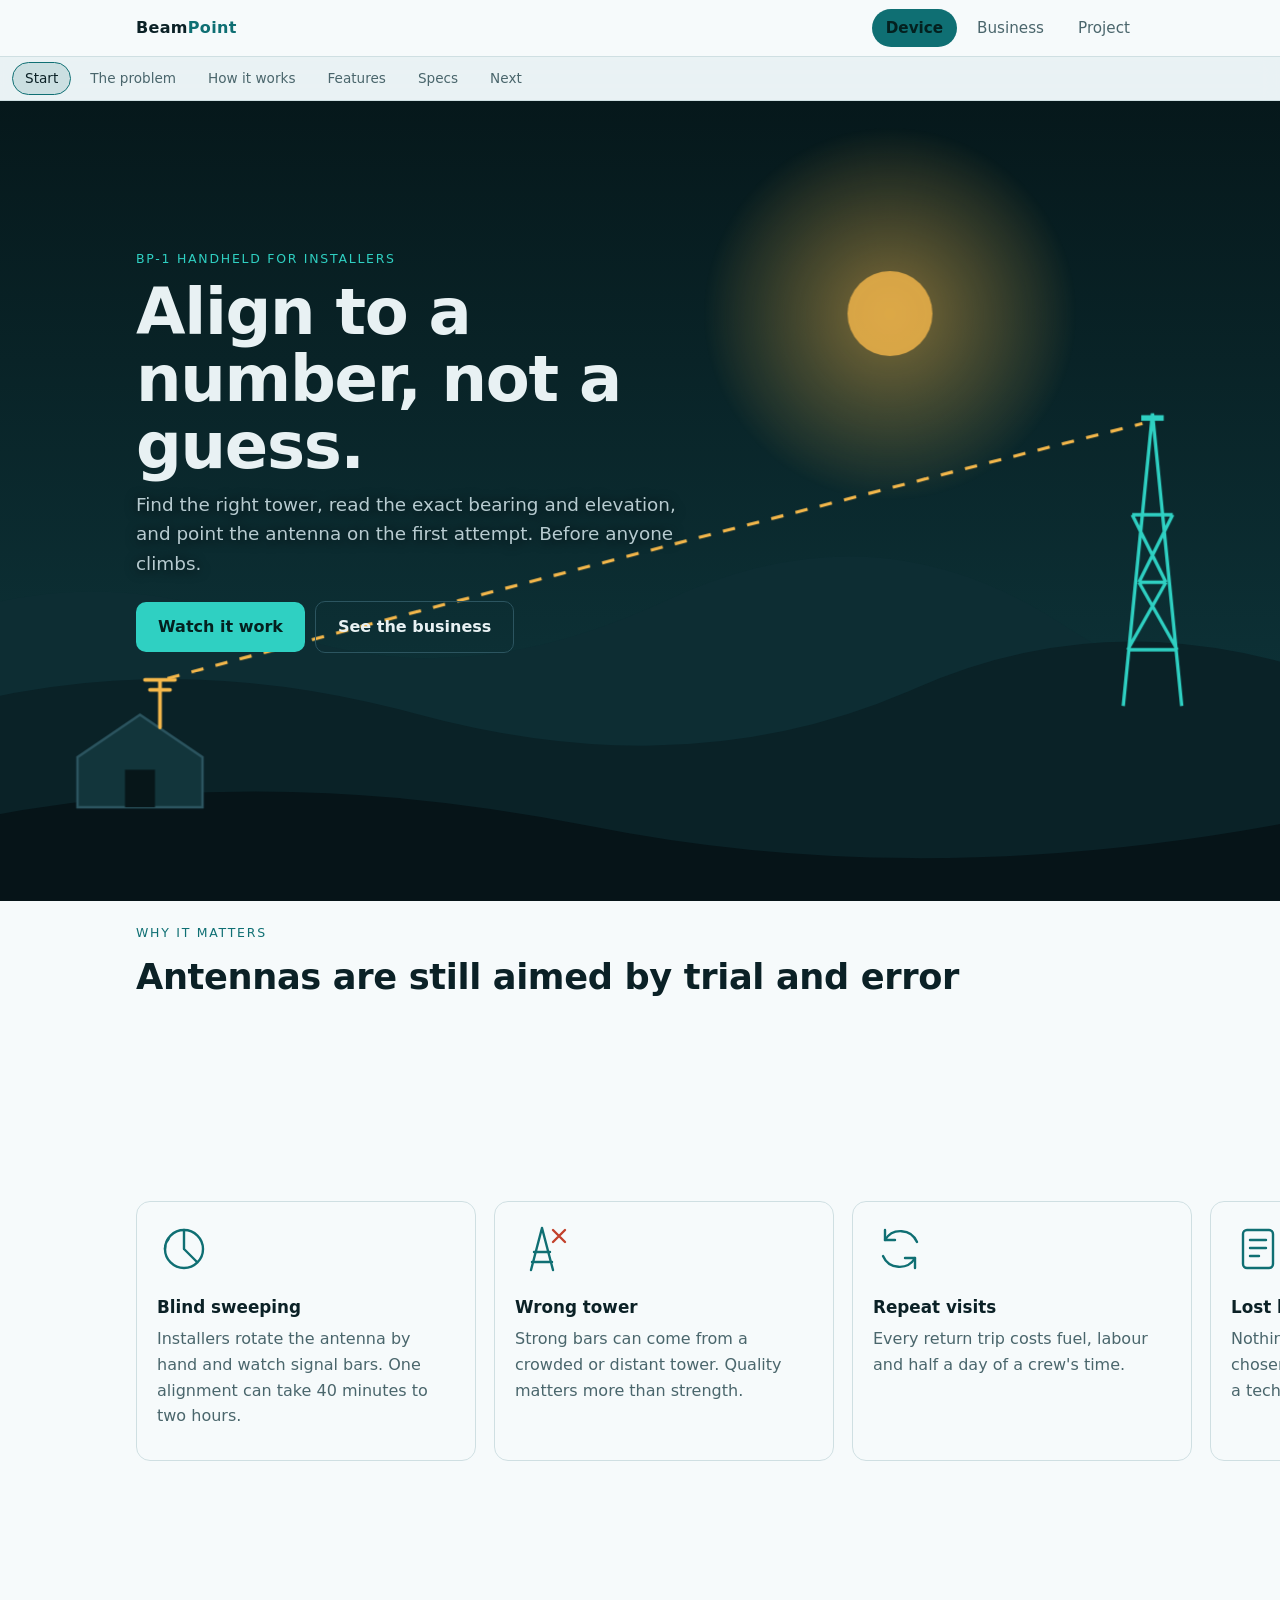
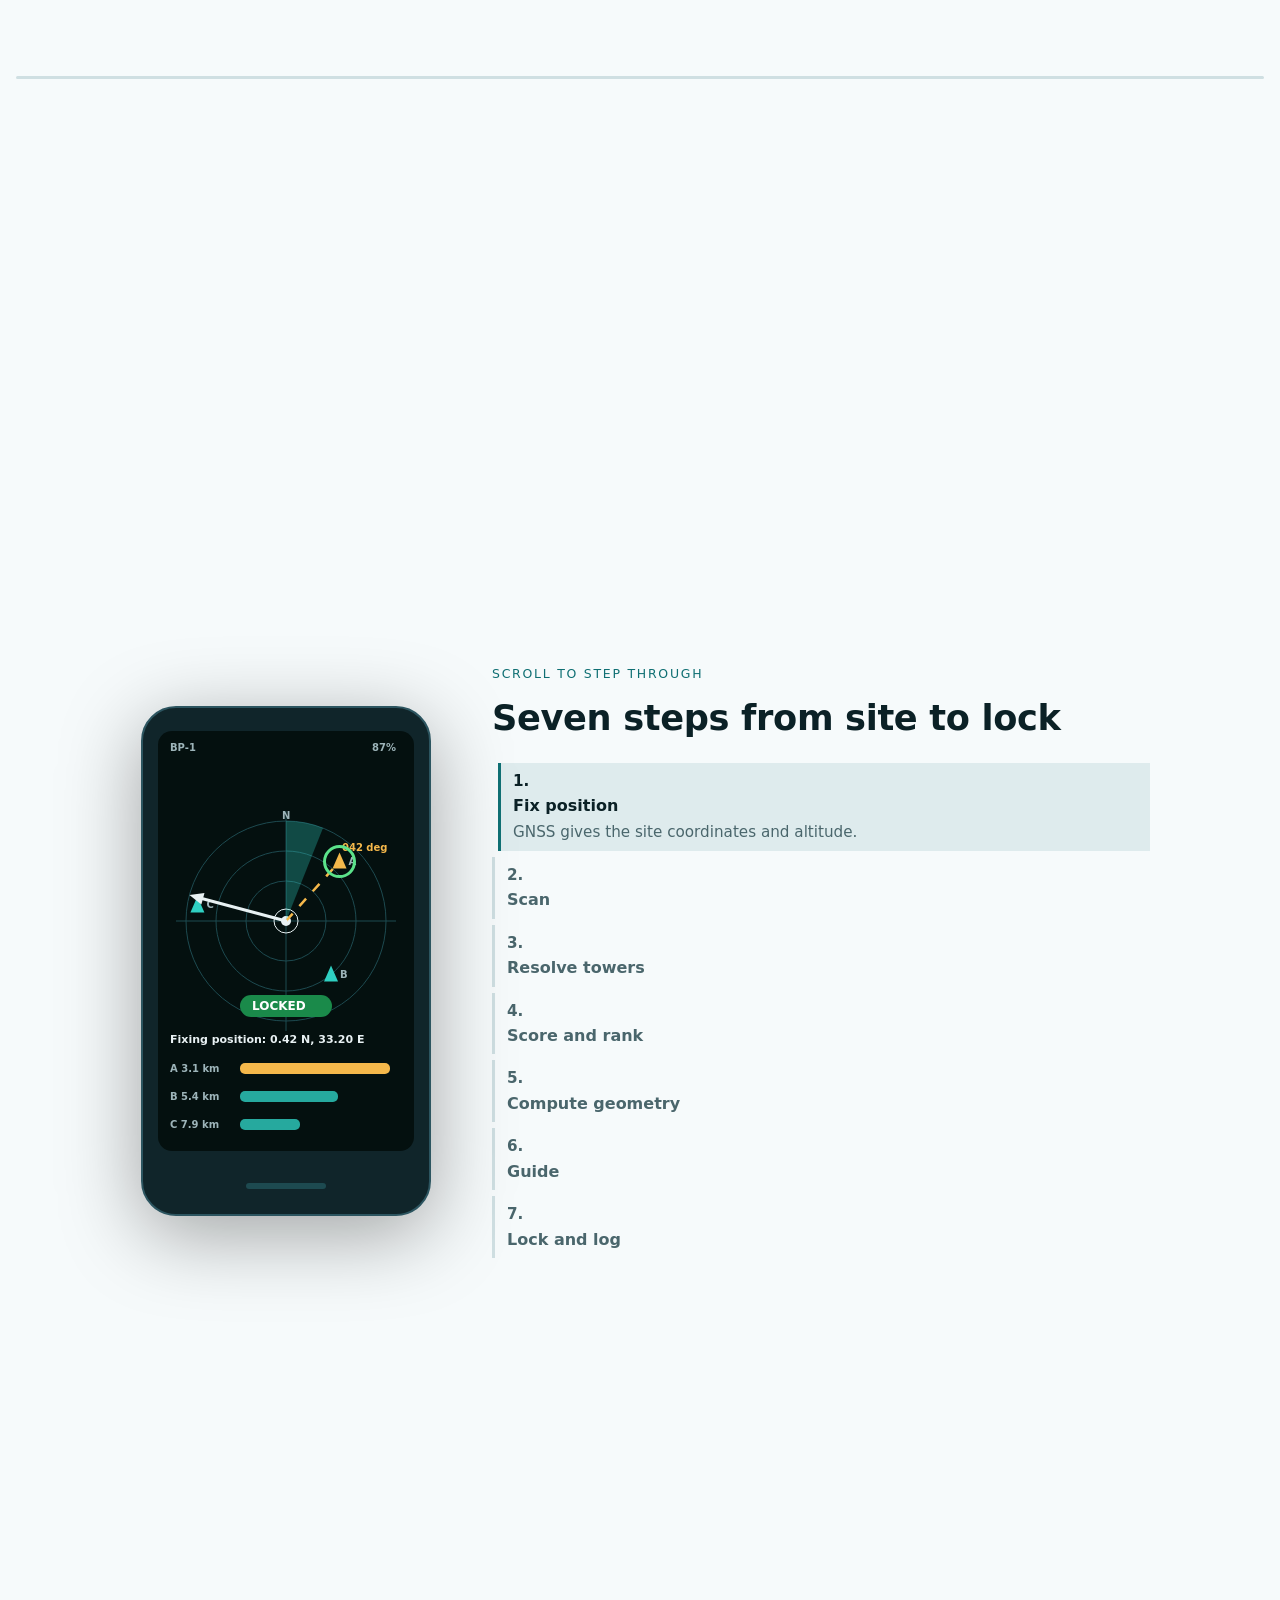
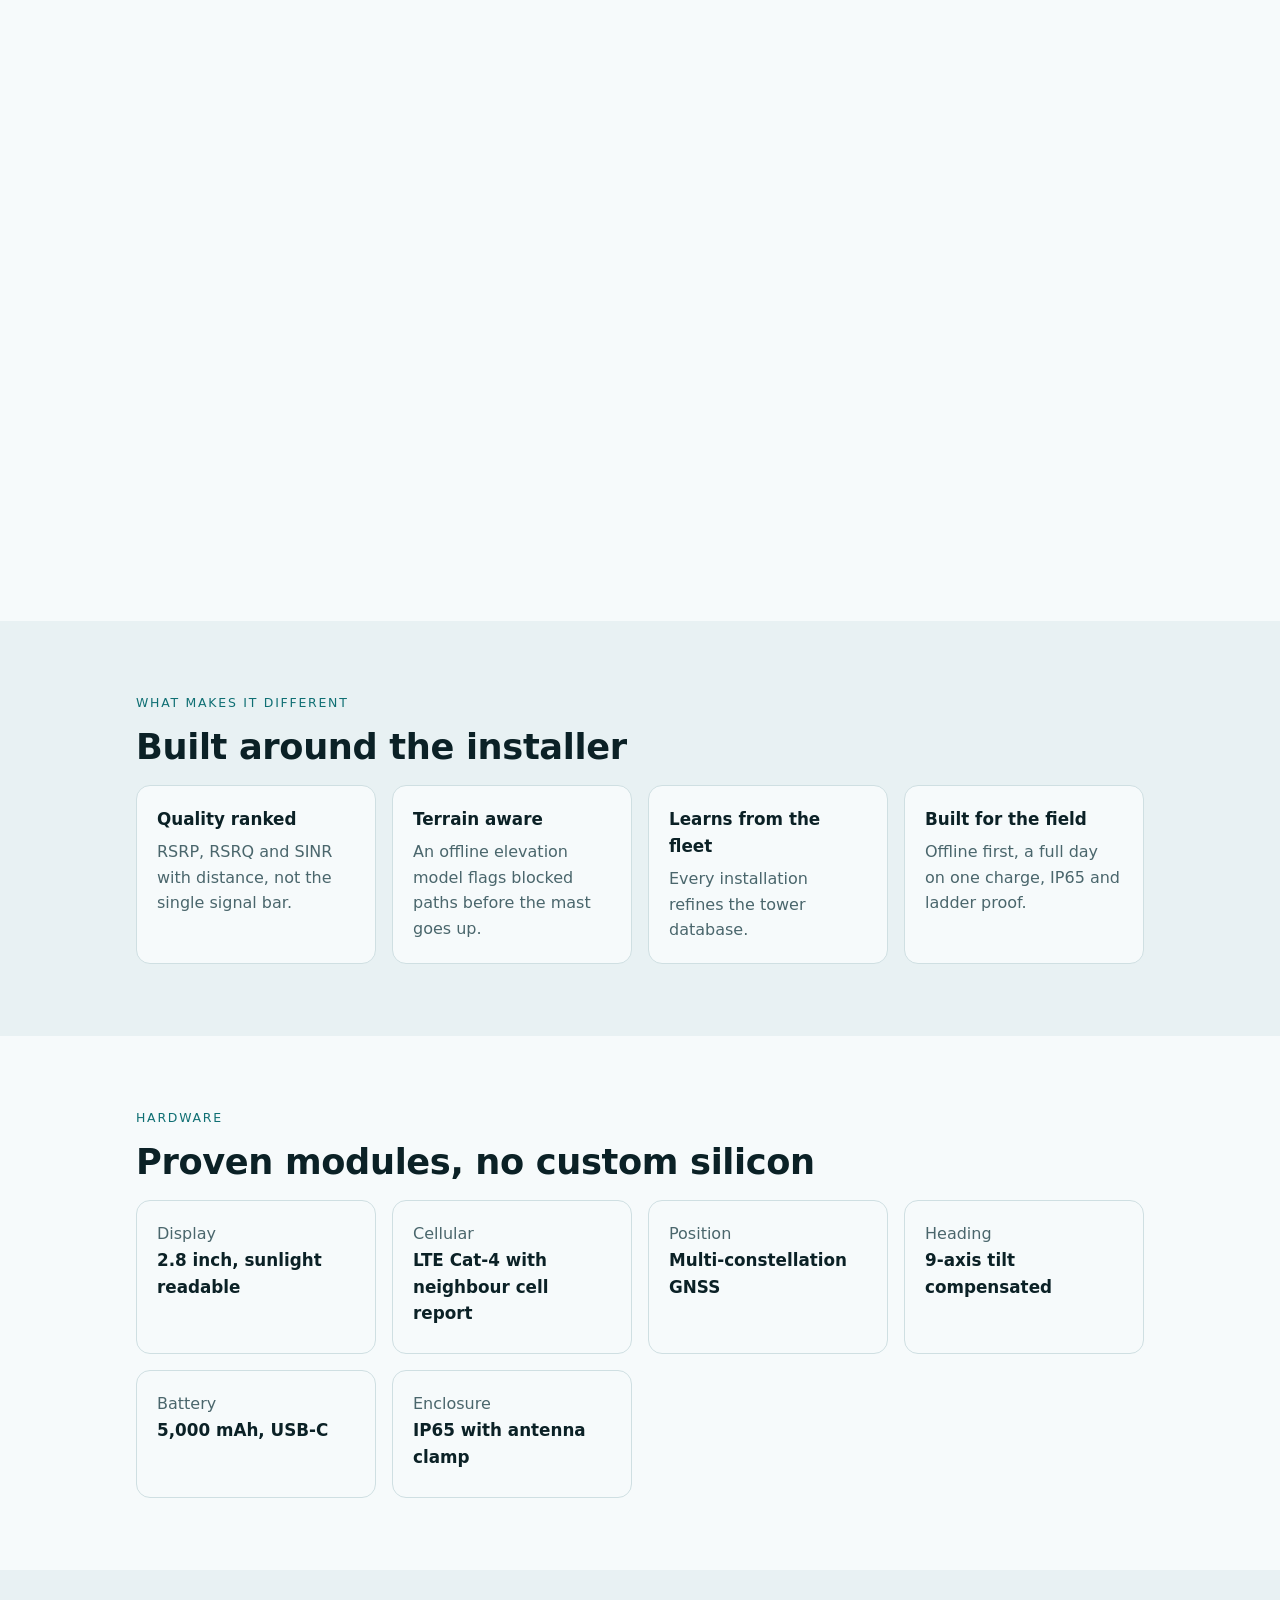
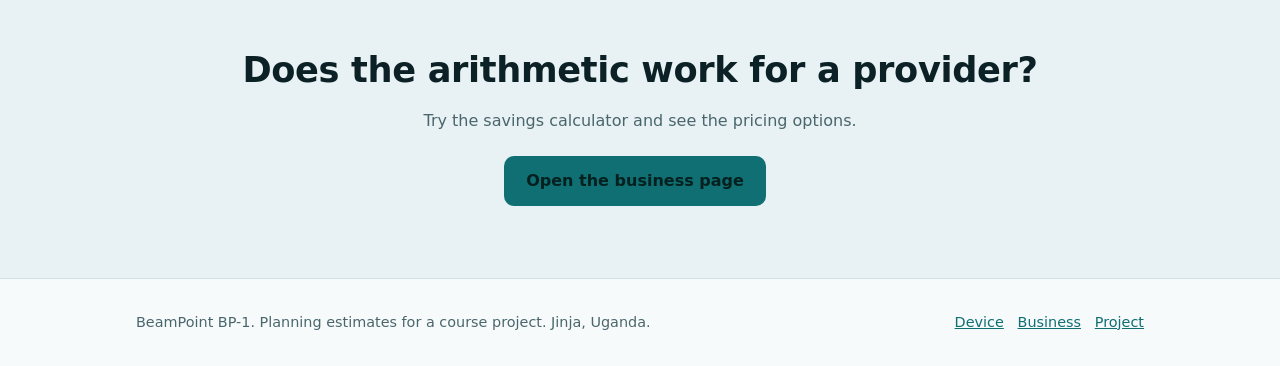
==== index.html @ 2ee820dd "BP026001" ====
<!doctype html>
<html lang="en">
<head>
<meta charset="utf-8">
<meta name="viewport" content="width=device-width, initial-scale=1">
<meta name="theme-color" content="#071619">
<title>BeamPoint BP-1 Device</title>
<meta name="description" content="A handheld that tells internet installers which tower to point at before they climb.">
<script>document.documentElement.classList.add("js")</script>
<link rel="stylesheet" href="css/base.css">
<link rel="stylesheet" href="css/components.css">
<link rel="stylesheet" href="css/motion.css">
</head>
<body data-page="index.html">
<a class="skip" href="#main">Skip to content</a>
<div id="progress"></div>
<header class="bar" id="site-header"></header>
<nav id="chips" aria-label="On this page"></nav>
<main id="main">
<section class="hero" id="top" data-title="Start">
  <div class="scene" data-art="scene"></div>
  <div class="wrap">
    <p class="eyebrow">BP-1 handheld for installers</p>
    <h1 data-split>Align to a number, not a guess.</h1>
    <p class="lead">Find the right tower, read the exact bearing and elevation, and point the antenna on the first attempt. Before anyone climbs.</p>
    <a class="btn" href="#how">Watch it work</a><a class="btn ghost" href="business.html">See the business</a>
  </div>
</section>

<section class="pin hpin" id="problem" data-title="The problem">
  <div class="pin-in">
    <div class="wrap hhead"><p class="eyebrow">Why it matters</p><h2>Antennas are still aimed by trial and error</h2></div>
    <div class="track" data-render="problem"></div>
    <div class="hbarp"><i></i></div>
  </div>
</section>

<section class="pin morph" id="how" data-title="How it works">
  <div class="pin-in"><div class="wrap morph-grid">
    <div class="devwrap" data-art="device"></div>
    <div><p class="eyebrow">Scroll to step through</p><h2>Seven steps from site to lock</h2><ol class="steplist" data-render="steps"></ol></div>
  </div></div>
</section>

<section id="features" class="alt" data-title="Features"><div class="wrap">
  <p class="eyebrow rv">What makes it different</p><h2 class="rv">Built around the installer</h2>
  <div class="grid" data-render="features"></div>
</div></section>

<section id="specs" data-title="Specs"><div class="wrap">
  <p class="eyebrow rv">Hardware</p><h2 class="rv">Proven modules, no custom silicon</h2>
  <div class="grid" data-render="specs"></div>
</div></section>

<section class="alt cta" data-title="Next"><div class="wrap rv" id="next">
  <h2>Does the arithmetic work for a provider?</h2>
  <p class="mute">Try the savings calculator and see the pricing options.</p>
  <a class="btn" href="business.html">Open the business page</a>
</div></section>
</main>
<footer id="site-footer"></footer>
<script src="js/data.js"></script>
<script src="js/art.js"></script>
<script src="js/render.js"></script>
<script src="js/motion.js"></script>
</body>
</html>
---- css/base.css ----
:root{--bg:#071619;--bg2:#0c2125;--ink:#e8f1f3;--mute:#9db4b9;--line:#1b3a40;--accent:#2fd0c2;--warm:#f5b84b;--good:#5be28a;--bad:#ff7a66;--hdr:56px;--chips:44px}
@media (prefers-color-scheme:light){:root{--bg:#f6fafb;--bg2:#e8f1f3;--ink:#0b2126;--mute:#4a666c;--line:#cfdfe2;--accent:#0f6f73;--warm:#a86a00;--good:#1a8a4a;--bad:#c2412c}}
*{box-sizing:border-box}
html{scroll-behavior:smooth}
body{margin:0;font:16px/1.6 system-ui,-apple-system,Segoe UI,Roboto,sans-serif;background:var(--bg);color:var(--ink);overflow-x:hidden}
.wrap{max-width:1040px;margin:0 auto;padding:0 16px}
a{color:var(--accent)}
h1{font-size:clamp(2.2rem,7vw,4rem);line-height:1.05;margin:.15em 0;letter-spacing:-.02em}
h2{font-size:clamp(1.5rem,4vw,2.2rem);margin:0 0 .6rem;letter-spacing:-.01em}
h3{margin:0 0 6px;font-size:1.05rem}
p{margin:0 0 .8rem}
.mute{color:var(--mute)}
.skip{position:absolute;left:-999px}.skip:focus{left:8px;top:8px;background:var(--accent);color:#000;padding:8px;z-index:99}
section{padding:72px 0;scroll-margin-top:calc(var(--hdr) + var(--chips))}
.alt{background:var(--bg2)}
.eyebrow{color:var(--accent);text-transform:uppercase;letter-spacing:.14em;font-size:.78rem;margin:0 0 .4rem}

/* header and chips */
.bar{position:sticky;top:0;background:color-mix(in srgb,var(--bg) 88%,transparent);backdrop-filter:blur(10px);border-bottom:1px solid var(--line);z-index:20;view-transition-name:hdr}
.row{display:flex;justify-content:space-between;align-items:center;gap:12px;height:var(--hdr)}
.brand{font-weight:800;color:var(--ink);text-decoration:none;letter-spacing:.02em}
.brand i{font-style:normal;color:var(--accent)}
#nav{display:flex;gap:6px}
#nav a{color:var(--mute);text-decoration:none;font-size:.95rem;padding:7px 14px;border-radius:999px;transition:background .25s,color .25s}
#nav a:hover{color:var(--ink)}
#nav a[aria-current="page"]{background:var(--accent);color:#04201f;font-weight:600}
#chips{position:sticky;top:var(--hdr);z-index:19;height:var(--chips);background:color-mix(in srgb,var(--bg2) 90%,transparent);backdrop-filter:blur(10px);border-bottom:1px solid var(--line);display:flex;gap:6px;align-items:center;overflow-x:auto;padding:0 12px;scrollbar-width:none}
#chips::-webkit-scrollbar{display:none}
#chips a{flex:none;font-size:.85rem;color:var(--mute);text-decoration:none;padding:5px 12px;border-radius:999px;border:1px solid transparent;transition:all .25s}
#chips a.on{color:var(--ink);border-color:var(--accent);background:color-mix(in srgb,var(--accent) 14%,transparent)}
#progress{position:fixed;left:0;top:0;height:3px;width:100%;background:var(--accent);transform:scaleX(0);transform-origin:left;z-index:30}
footer{border-top:1px solid var(--line);padding:32px 0;color:var(--mute);font-size:.9rem}
footer .row{height:auto;flex-wrap:wrap}

/* page transitions */
@view-transition{navigation:auto}
::view-transition-old(root){animation:vt-out .28s ease both}
::view-transition-new(root){animation:vt-in .45s cubic-bezier(.2,.7,.2,1) both}
@keyframes vt-out{to{opacity:0;transform:translateY(-12px) scale(.995)}}
@keyframes vt-in{from{opacity:0;transform:translateY(18px)}}
---- css/components.css ----
.btn{display:inline-block;margin:10px 10px 0 0;padding:12px 22px;border-radius:10px;background:var(--accent);color:#04201f;font-weight:700;text-decoration:none;transition:transform .2s,box-shadow .2s}
.btn:hover{transform:translateY(-2px);box-shadow:0 8px 24px color-mix(in srgb,var(--accent) 35%,transparent)}
.btn.ghost{background:transparent;color:var(--ink);border:1px solid var(--line)}
.grid{display:grid;gap:16px;grid-template-columns:repeat(auto-fit,minmax(230px,1fr))}
.card{border:1px solid var(--line);border-radius:14px;padding:20px;background:var(--bg);transition:transform .25s,border-color .25s}
.alt .card{background:var(--bg)}
.card:hover{border-color:var(--accent)}
.card p{color:var(--mute);margin:0}
.tilt{transform:perspective(700px) rotateX(var(--rx,0deg)) rotateY(var(--ry,0deg))}
.price{color:var(--warm);font-weight:800;font-size:1.4rem;margin:0 0 2px}
.unit{color:var(--mute);font-size:.85rem;margin:0 0 10px}
.stats .card{text-align:center}
.stats b{display:block;font-size:2.2rem;color:var(--accent);letter-spacing:-.02em}
.plain{list-style:none;padding:0;margin:0;display:grid;gap:8px}
.ico{width:54px;height:54px;margin-bottom:10px;color:var(--accent)}
.ico *{fill:none;stroke:currentColor;stroke-width:2.4;stroke-linecap:round;stroke-linejoin:round}

/* h-bars, stacked, columns */
.hbar{display:grid;grid-template-columns:150px 1fr 48px;gap:10px;align-items:center;margin:10px 0;font-size:.92rem}
.hbar .t{height:12px;border-radius:99px;background:var(--line);overflow:hidden}
.hbar .t i{display:block;height:100%;width:0;background:linear-gradient(90deg,var(--accent),var(--warm));border-radius:99px;transition:width 1.2s cubic-bezier(.2,.7,.2,1) var(--d,0s)}
.in .hbar .t i{width:var(--w)}
.stack{display:flex;height:46px;border-radius:12px;overflow:hidden;margin:14px 0}
.stack i{flex:0 0 0;transition:flex-grow 1.1s cubic-bezier(.2,.7,.2,1) var(--d,0s);background:hsl(var(--h) 55% 45%)}
.in .stack i{flex-grow:var(--g)}
.legend{display:grid;grid-template-columns:repeat(auto-fit,minmax(180px,1fr));gap:6px;font-size:.88rem}
.legend span{display:flex;gap:8px;align-items:center}.legend s{width:12px;height:12px;border-radius:3px;background:hsl(var(--h) 55% 45%)}
.cols{display:flex;gap:16px;align-items:flex-end;height:220px;margin-top:20px}
.col{flex:1;display:flex;flex-direction:column;justify-content:flex-end;align-items:center;height:100%}
.col i{width:100%;max-width:90px;border-radius:10px 10px 0 0;background:linear-gradient(var(--accent),color-mix(in srgb,var(--accent) 30%,var(--bg)));height:0;transition:height 1.2s cubic-bezier(.2,.7,.2,1) var(--d,0s)}
.in .col i{height:var(--h)}
.col b{font-size:.9rem;margin-bottom:6px}.col span{color:var(--mute);font-size:.85rem;margin-top:6px}

/* calculator */
.calc{display:grid;gap:24px;grid-template-columns:repeat(auto-fit,minmax(280px,1fr));align-items:center}
.calc input[type=range]{width:100%;accent-color:var(--accent)}
.out{font-size:2rem;font-weight:800;color:var(--good);letter-spacing:-.02em}
.out small{display:block;font-size:.85rem;font-weight:400;color:var(--mute);letter-spacing:0}

/* rail */
.rail{display:flex;gap:16px;overflow-x:auto;scroll-snap-type:x mandatory;padding:6px 16px 20px;cursor:grab;scrollbar-width:thin}
.rail.drag{cursor:grabbing;scroll-snap-type:none}
.rail .card{flex:0 0 min(78vw,300px);scroll-snap-align:start;position:relative}
.rail .m{color:var(--warm);font-size:.8rem;letter-spacing:.08em;text-transform:uppercase}
.avatar{width:64px;height:64px;border-radius:50%;display:grid;place-items:center;font-weight:800;font-size:1.3rem;color:#04201f;background:linear-gradient(135deg,var(--accent),var(--warm));margin-bottom:12px}
.risk{display:grid;grid-template-columns:36px minmax(140px,240px) 1fr;gap:10px;align-items:center;margin:10px 0;font-size:.92rem}
.risk .t{height:10px;border-radius:99px;background:var(--line);overflow:hidden}
.risk .t i{display:block;height:100%;width:0;background:var(--bad);transition:width 1.1s ease var(--d,0s)}
.in .risk .t i{width:var(--w)}
details{border:1px solid var(--line);border-radius:12px;padding:12px 16px;margin:10px 0;background:var(--bg);transition:border-color .2s}
details[open]{border-color:var(--accent)}
summary{cursor:pointer;font-weight:600;list-style:none;display:flex;justify-content:space-between;gap:12px}
summary::-webkit-details-marker{display:none}
summary::after{content:"+";color:var(--accent);font-size:1.3rem;line-height:1;transition:transform .25s}
details[open] summary::after{transform:rotate(45deg)}
details p{margin:10px 0 0;color:var(--mute)}
.note{font-size:.85rem;color:var(--mute);border-left:3px solid var(--warm);padding-left:12px;margin-top:20px}
.cta{text-align:center}
---- css/motion.css ----
/* reveal */
.js .rv{opacity:0;transform:translateY(28px);transition:opacity .7s ease var(--d,0s),transform .7s cubic-bezier(.2,.7,.2,1) var(--d,0s)}
.js .rv.in{opacity:1;transform:none}
.w{display:inline-block;opacity:0;transform:translateY(.6em);animation:wd .7s cubic-bezier(.2,.7,.2,1) forwards;animation-delay:var(--d)}
@keyframes wd{to{opacity:1;transform:none}}

/* hero scene */
.hero{position:relative;min-height:calc(100vh - var(--hdr) - var(--chips));display:flex;align-items:center;overflow:hidden;--ink:#e8f1f3;--mute:#b7cbd0;--accent:#2fd0c2;background:#071619;color:var(--ink);padding:0}
.hero .scene{position:absolute;inset:0}
.hero .scene svg{width:100%;height:100%;display:block}
.hero .wrap{width:100%;position:relative;z-index:2;padding-top:40px;padding-bottom:140px}
.hero h1{max-width:9.5em}
.hero .lead{max-width:30em;text-shadow:0 1px 12px #071619;font-size:1.15rem;color:var(--mute)}
.hero .btn.ghost{color:#e8f1f3;border-color:#2c5560}
.par{will-change:transform}
.arc{fill:none;stroke:#2fd0c2;stroke-width:3;stroke-linecap:round;opacity:0;animation:arc 2.6s ease-out infinite}
.arc:nth-child(2){animation-delay:.5s}.arc:nth-child(3){animation-delay:1s}
@keyframes arc{0%{opacity:0;transform:scale(.6)}25%{opacity:.9}100%{opacity:0;transform:scale(1.15)}}
.arc{transform-box:fill-box;transform-origin:left center}
.dash{stroke:#f5b84b;stroke-width:2.5;stroke-dasharray:10 10;animation:dash 1.2s linear infinite;fill:none}
@keyframes dash{to{stroke-dashoffset:-20}}
.blink{animation:bl 1.6s ease-in-out infinite}
@keyframes bl{50%{opacity:.35}}

/* pinned sections */
.pin{padding:0;position:relative;height:540vh}
.pin-in{position:sticky;top:calc(var(--hdr) + var(--chips));height:calc(100vh - var(--hdr) - var(--chips));display:flex;align-items:center;overflow:hidden}
.pin.hpin{height:300vh}
.track{display:flex;gap:18px;padding:0 max(16px,calc((100vw - 1040px)/2 + 16px));will-change:transform}
.track .card{flex:0 0 min(82vw,340px);min-height:260px}
.hhead{position:absolute;left:0;right:0;top:22px}
.hpin .track{margin-top:60px}
.hbarp{position:absolute;left:16px;right:16px;bottom:22px;height:3px;background:var(--line);border-radius:3px}
.hbarp i{display:block;height:100%;background:var(--accent);width:100%;transform:scaleX(var(--p,0));transform-origin:left;border-radius:3px}
.morph-grid{display:grid;grid-template-columns:minmax(200px,300px) 1fr;gap:clamp(18px,5vw,56px);align-items:center;width:100%}
.devwrap svg{width:100%;max-height:calc(100vh - var(--hdr) - var(--chips) - 30px);display:block;margin:0 auto;filter:drop-shadow(0 18px 40px rgba(0,0,0,.35))}
.steplist{list-style:none;margin:16px 0 0;padding:0;display:grid;gap:6px;counter-reset:s}
.steplist li{counter-increment:s;padding:6px 12px;border-left:3px solid var(--line);color:var(--mute);transition:all .35s;font-size:.95rem}
.steplist li::before{content:counter(s) ". ";font-weight:700}
.steplist li b{display:block;font-weight:600;font-size:1rem}
.steplist li span{display:block;max-height:0;overflow:hidden;opacity:0;transition:max-height .4s,opacity .4s}
.steplist li.active{border-color:var(--accent);color:var(--ink);background:color-mix(in srgb,var(--accent) 10%,transparent);transform:translateX(6px)}
.steplist li.active span{max-height:5em;opacity:1;margin-top:2px;color:var(--mute)}
.steplist li.done{border-color:var(--good)}

/* device svg */
.dev .body{fill:#10252a;stroke:#2c5560;stroke-width:2}
.dev .screen{fill:#04100f}
.dev .ring{fill:none;stroke:#1d4a50;stroke-width:1}
.dev text{font:600 10px system-ui,sans-serif;fill:#9db4b9}
.dev .sg{opacity:0;transition:opacity .5s,transform .5s;transform-box:fill-box;transform-origin:center}
.dev .sg.on{opacity:1}
.dev .tw{fill:#2fd0c2}.dev .tw.best{fill:#f5b84b}
.dev .sweep{animation:spin 3s linear infinite;transform-origin:150px 220px}
@keyframes spin{to{transform:rotate(360deg)}}
.dev .bar{fill:#2fd0c2;opacity:.8}.dev .bar.best{fill:#f5b84b;opacity:1}
.dev .lock{fill:#1a8a4a}.dev .lockt{fill:#fff;font-size:12px;font-weight:800}
.dev #status{fill:#e8f1f3;font-size:11px}

@media (max-width:720px){
 .morph-grid{grid-template-columns:130px 1fr;gap:12px}
 .steplist li{padding:3px 8px;font-size:.8rem}.steplist li b{font-size:.85rem}
 #nav a{padding:6px 10px;font-size:.88rem}
 .hbar{grid-template-columns:96px 1fr 40px;font-size:.8rem}
}
@media (prefers-reduced-motion:reduce){
 *,*::before,*::after{animation-duration:.01ms!important;animation-iteration-count:1!important;transition-duration:.01ms!important}
 html{scroll-behavior:auto}
 .js .rv{opacity:1;transform:none}.w{opacity:1;transform:none}
}
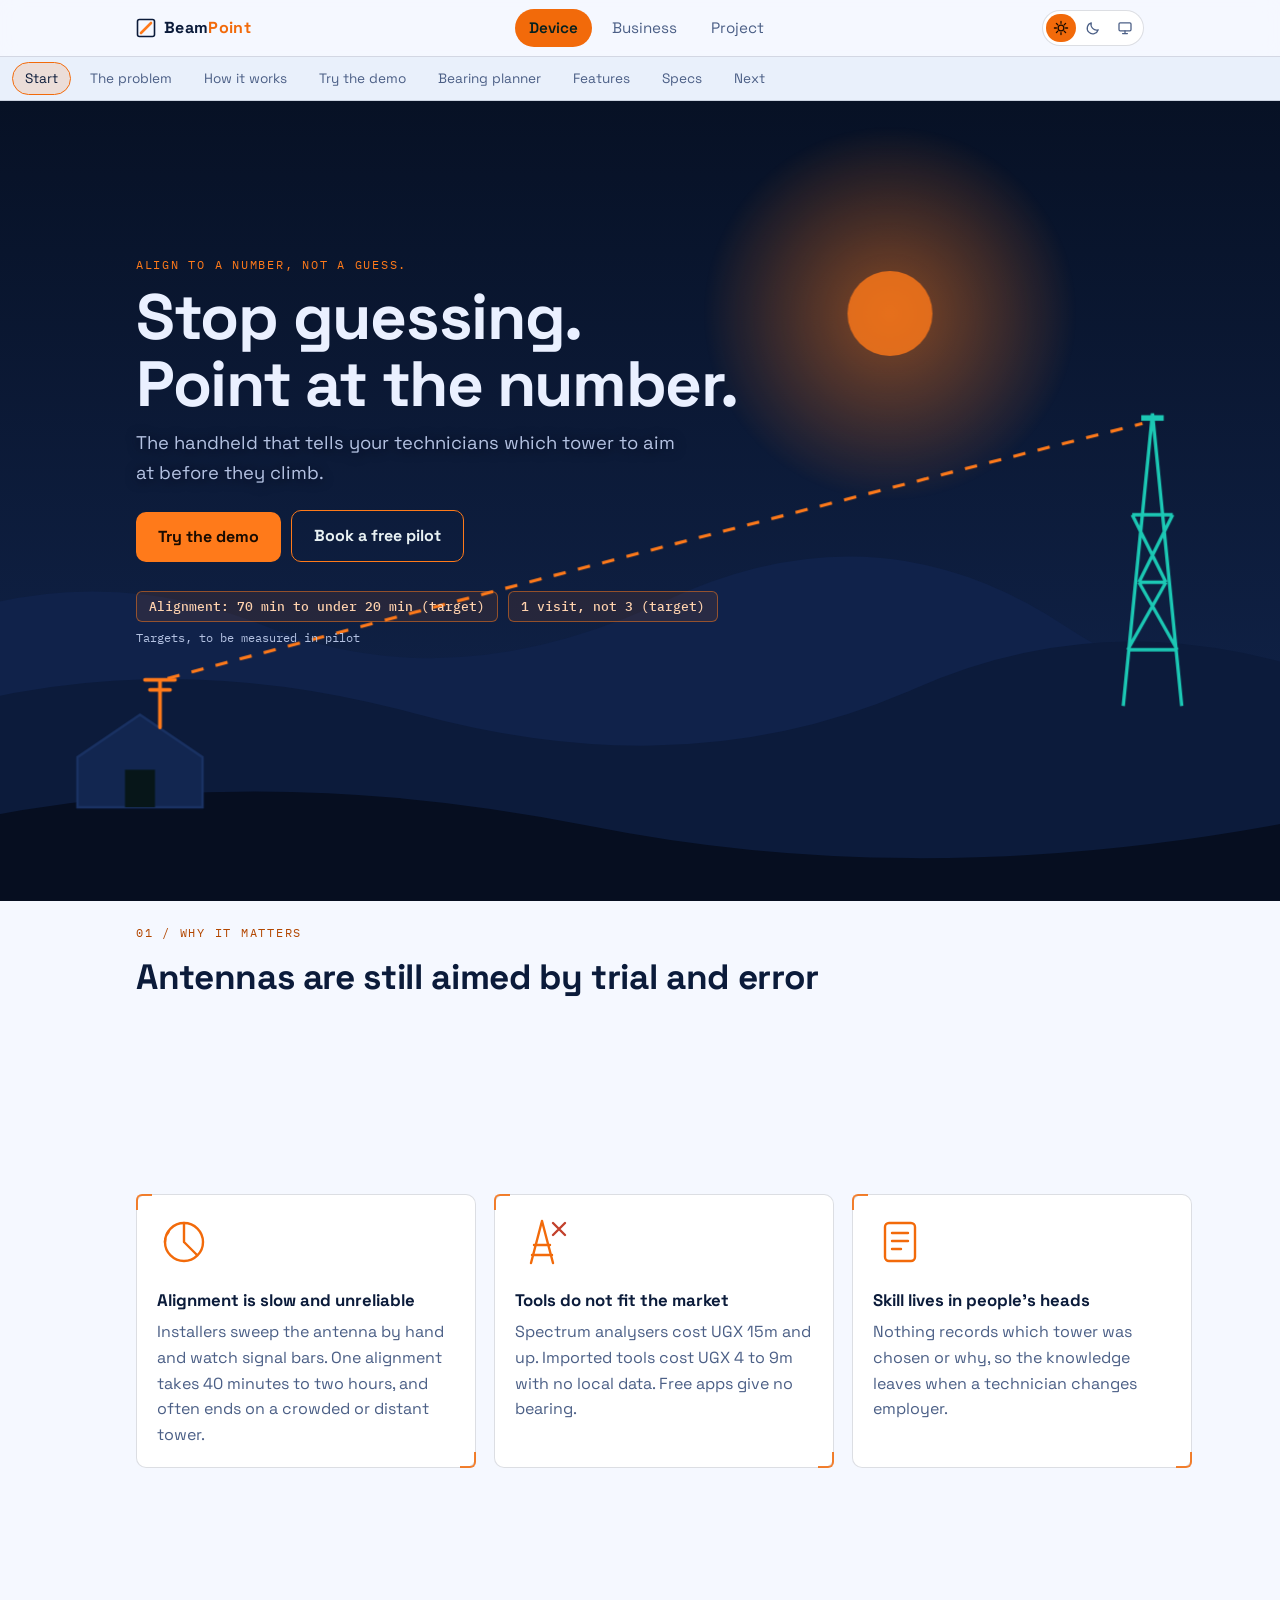
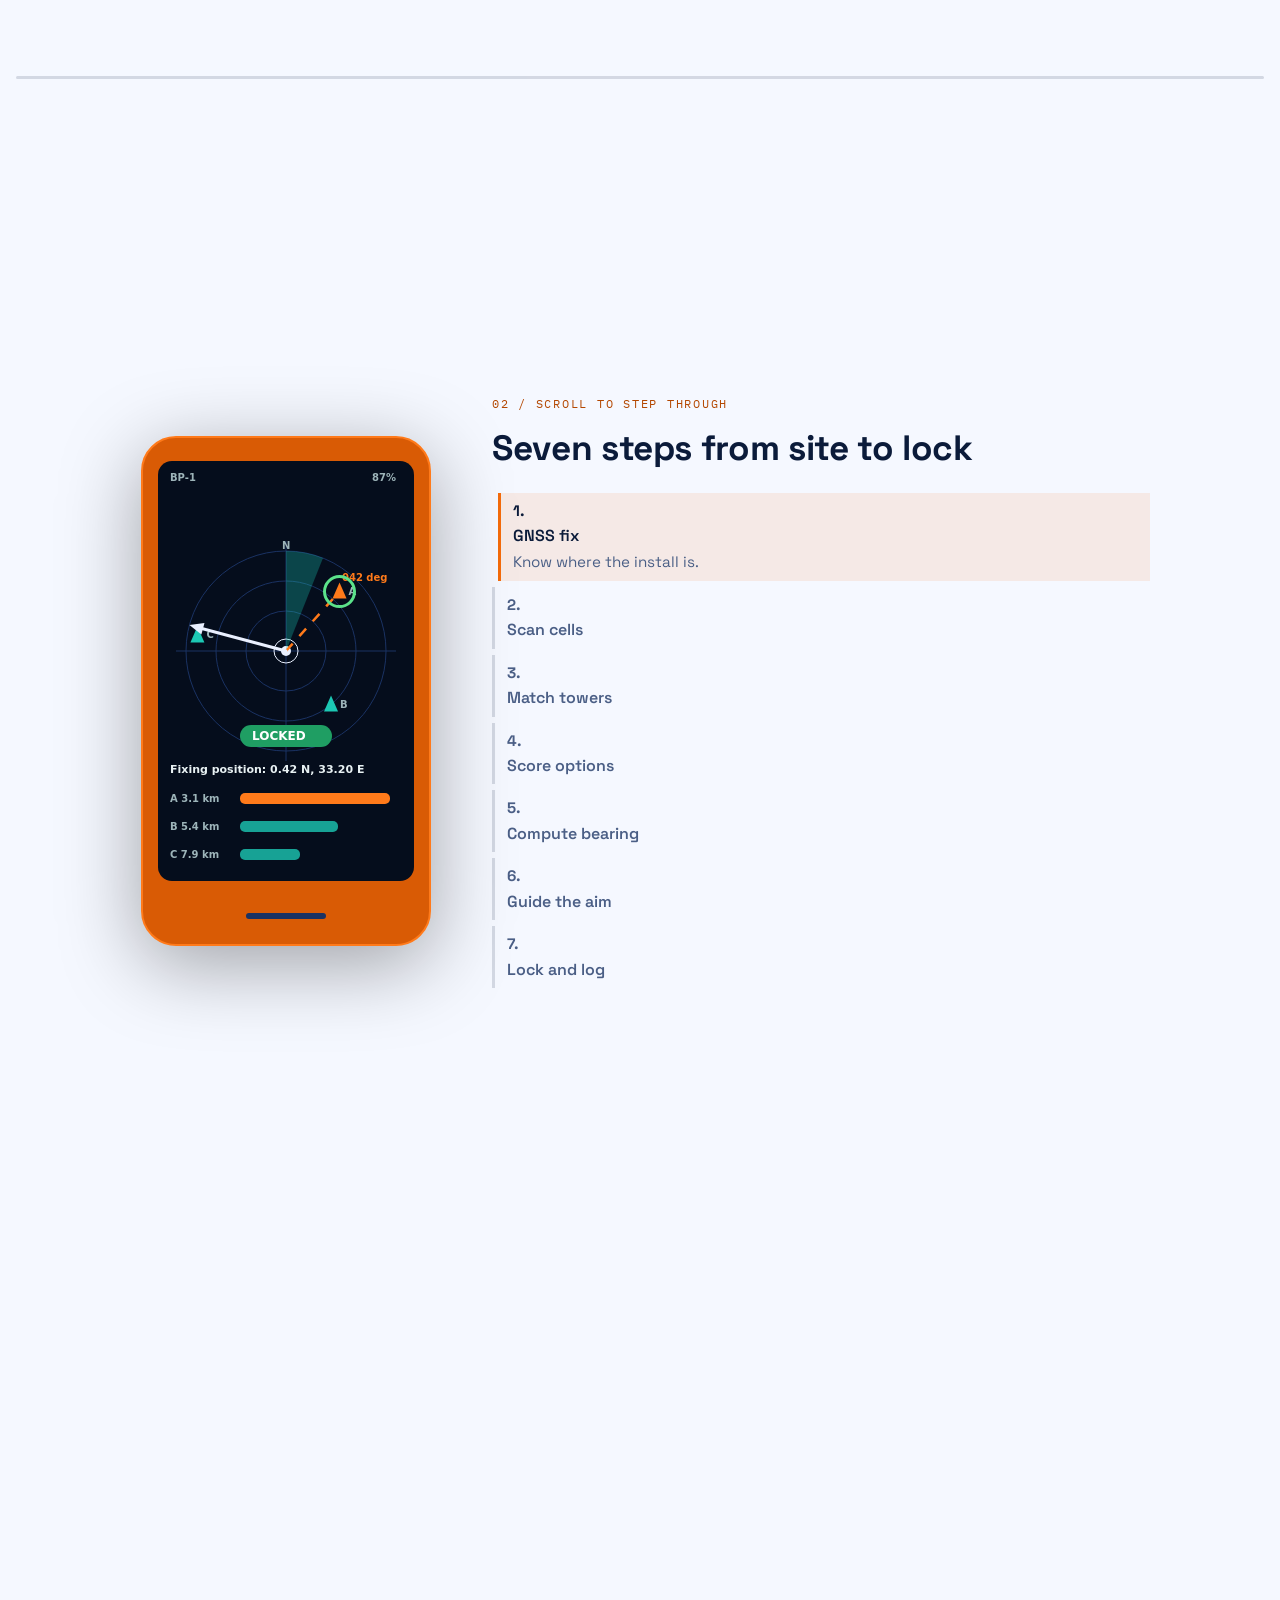
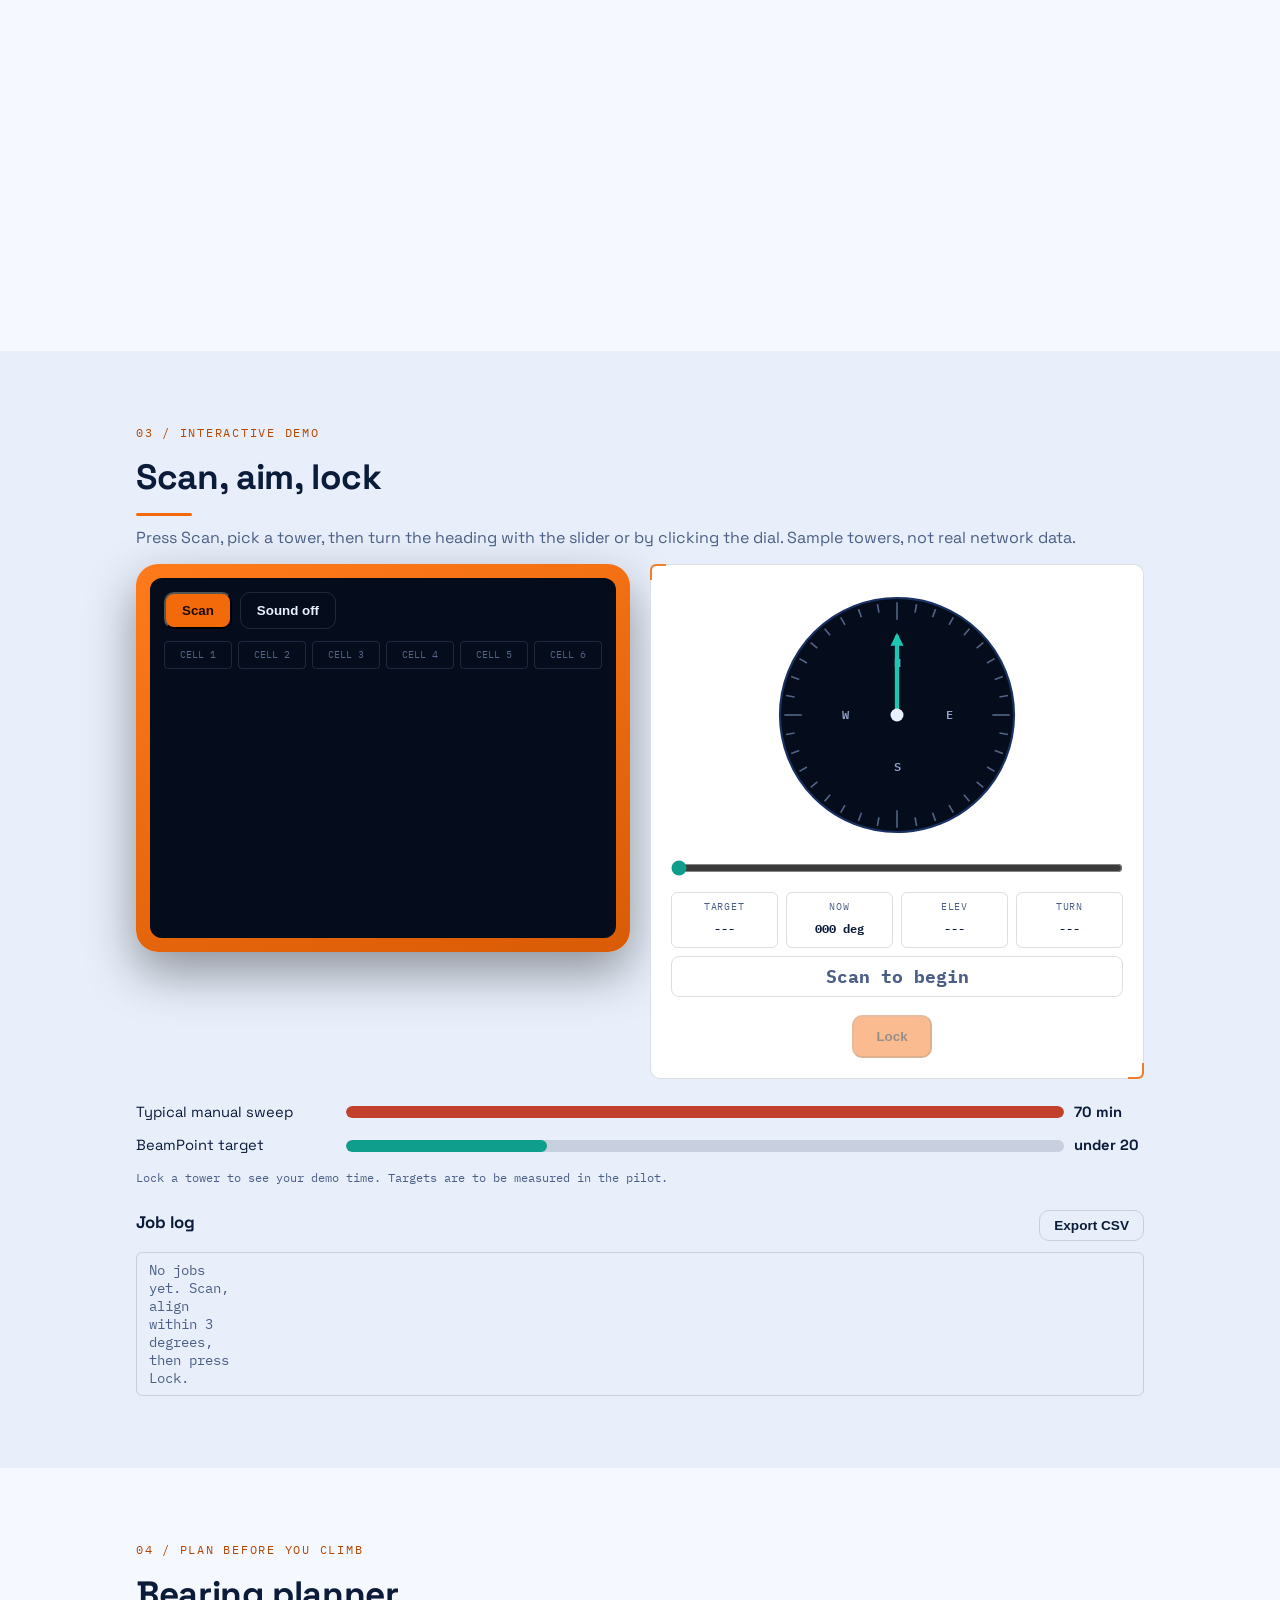
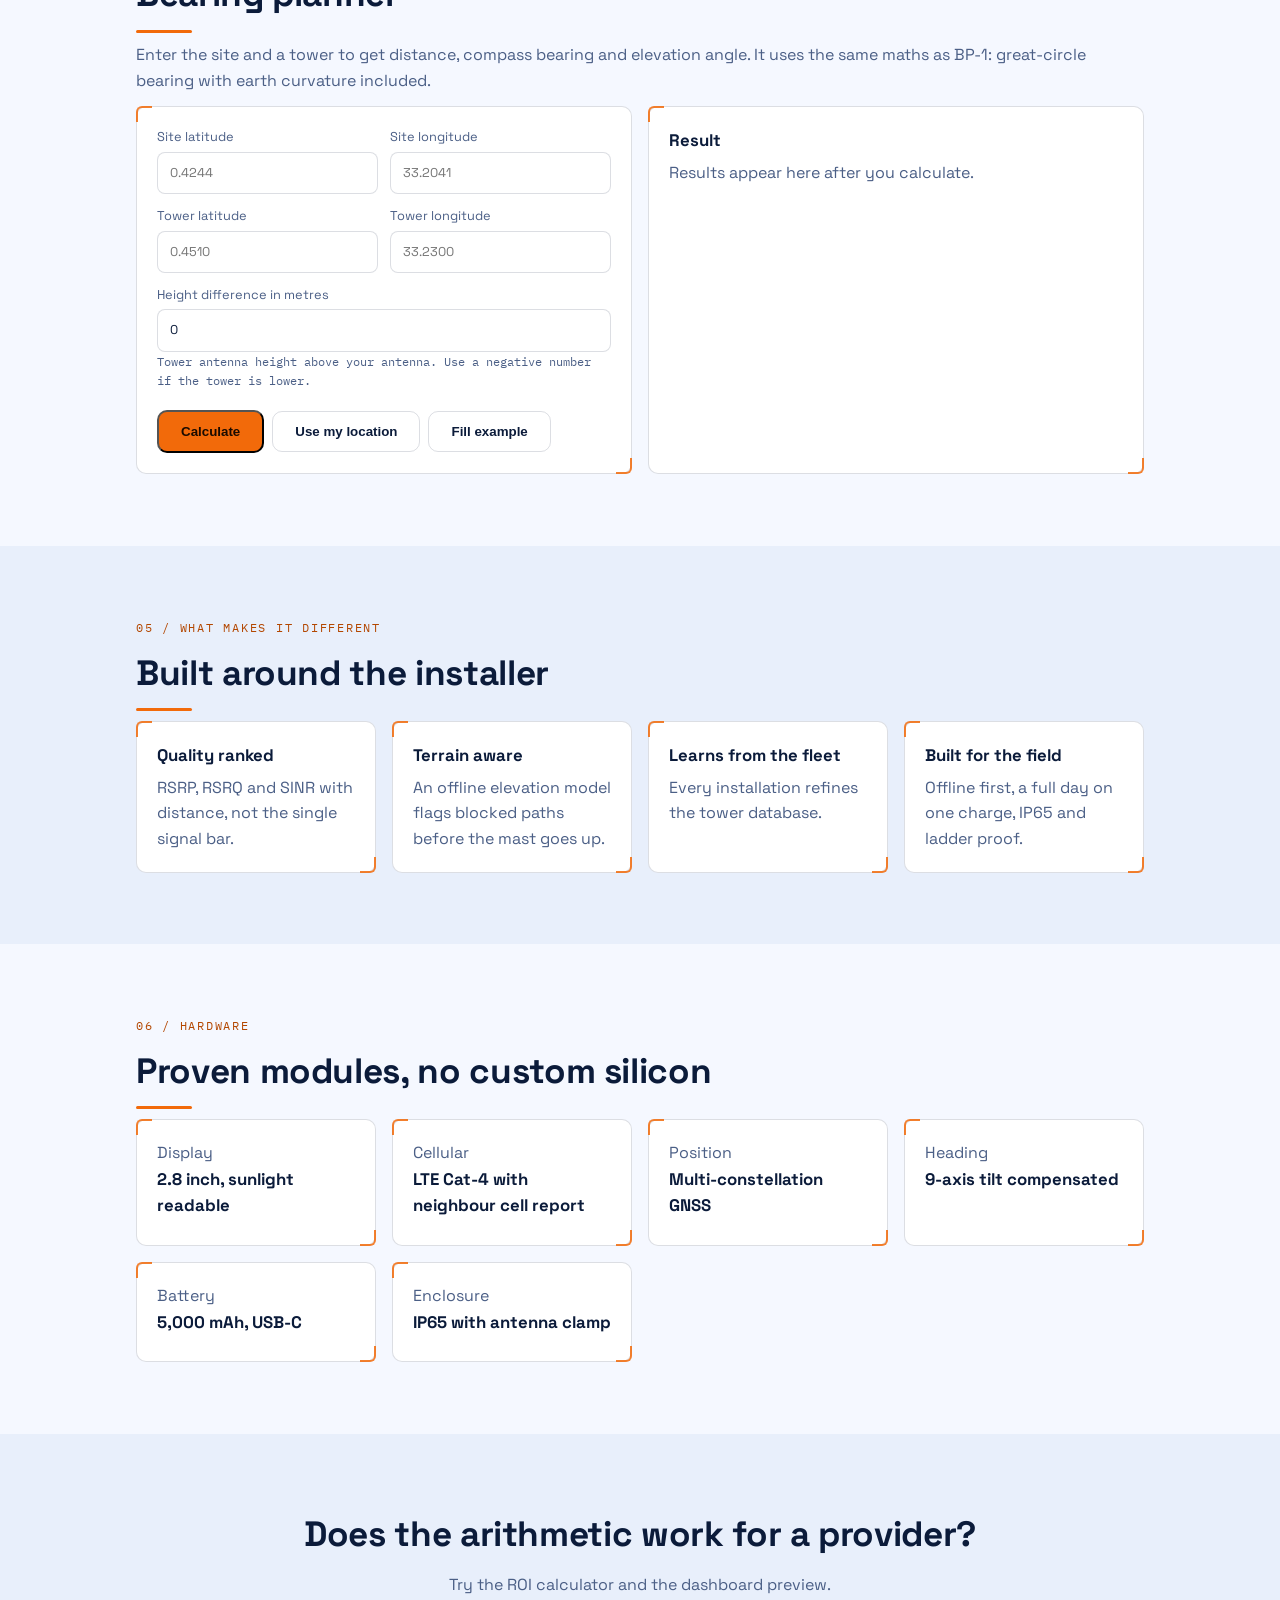
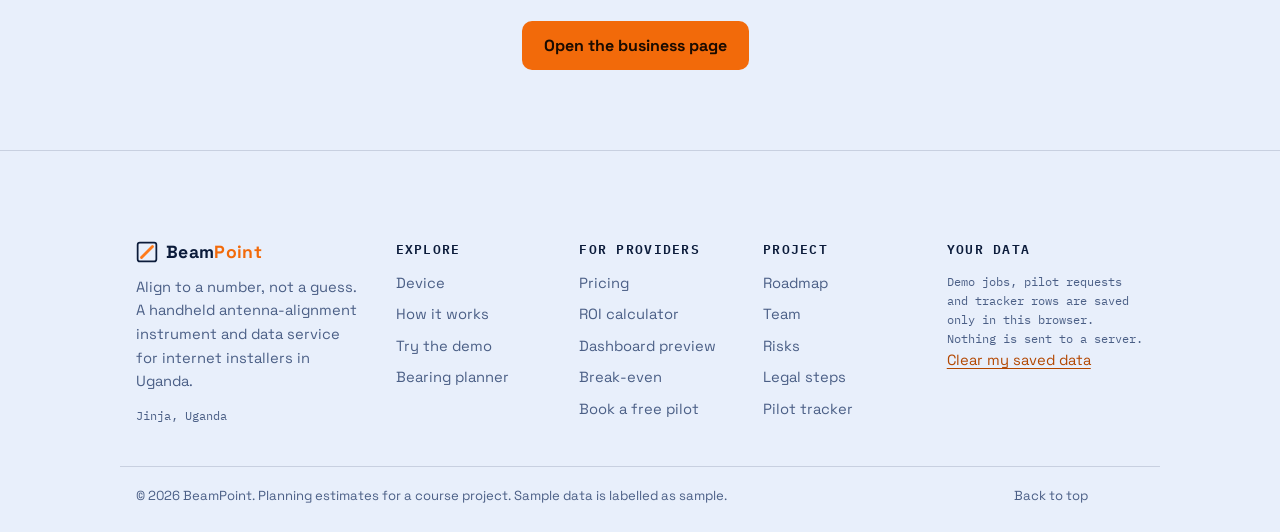
==== commit 9cbc6078: "BP01-26-002" ====
--- a/index.html
+++ b/index.html
@@ -3,16 +3,21 @@
 <head>
 <meta charset="utf-8">
 <meta name="viewport" content="width=device-width, initial-scale=1">
-<meta name="theme-color" content="#071619">
+<meta name="theme-color" content="#f5f8ff">
 <title>BeamPoint BP-1 Device</title>
 <meta name="description" content="A handheld that tells internet installers which tower to point at before they climb.">
 <script>document.documentElement.classList.add("js")</script>
+<script>try{var m=localStorage.getItem("bp-mode")||"light";document.documentElement.dataset.mode=m;document.documentElement.dataset.theme=m==="auto"?(matchMedia("(prefers-color-scheme: dark)").matches?"dark":"light"):m}catch(e){}</script>
+<link rel="preconnect" href="https://fonts.googleapis.com"><link rel="preconnect" href="https://fonts.gstatic.com" crossorigin>
+<link rel="stylesheet" href="https://fonts.googleapis.com/css2?family=IBM+Plex+Mono:wght@400;500;600&family=Space+Grotesk:wght@400;500;700&display=swap">
 <link rel="stylesheet" href="css/base.css">
 <link rel="stylesheet" href="css/components.css">
 <link rel="stylesheet" href="css/motion.css">
+<link rel="stylesheet" href="css/features.css">
 </head>
 <body data-page="index.html">
 <a class="skip" href="#main">Skip to content</a>
+<noscript><p class="nojs">This site needs JavaScript for its interactive parts. Enable it and reload.</p></noscript>
 <div id="progress"></div>
 <header class="bar" id="site-header"></header>
 <nav id="chips" aria-label="On this page"></nav>
@@ -20,10 +25,12 @@
 <section class="hero" id="top" data-title="Start">
   <div class="scene" data-art="scene"></div>
   <div class="wrap">
-    <p class="eyebrow">BP-1 handheld for installers</p>
-    <h1 data-split>Align to a number, not a guess.</h1>
-    <p class="lead">Find the right tower, read the exact bearing and elevation, and point the antenna on the first attempt. Before anyone climbs.</p>
-    <a class="btn" href="#how">Watch it work</a><a class="btn ghost" href="business.html">See the business</a>
+    <p class="eyebrow">Align to a number, not a guess.</p>
+    <h1 data-split>Stop guessing. Point at the number.</h1>
+    <p class="lead">The handheld that tells your technicians which tower to aim at before they climb.</p>
+    <a class="btn" href="#demo">Try the demo</a><a class="btn ghost" href="project.html#pilot">Book a free pilot</a>
+    <div class="chips2"><span>Alignment: 70 min to under 20 min (target)</span><span>1 visit, not 3 (target)</span></div>
+    <p class="tiny">Targets, to be measured in pilot</p>
   </div>
 </section>
 
@@ -42,6 +49,62 @@
   </div></div>
 </section>
 
+<section id="demo" class="alt" data-title="Try the demo"><div class="wrap">
+  <p class="eyebrow rv">Interactive demo</p><h2 class="rv">Scan, aim, lock</h2>
+  <p class="mute rv">Press Scan, pick a tower, then turn the heading with the slider or by clicking the dial. Sample towers, not real network data.</p>
+  <div class="sim" id="sim">
+    <div class="simframe"><div class="simscreen">
+      <div class="simtop"><button class="btn" id="scan">Scan</button><button class="btn ghost" id="snd" aria-pressed="false">Sound off</button></div>
+      <div class="cells" id="cells"></div>
+      <ul class="tlist" id="tlist" aria-label="Ranked towers"></ul>
+    </div></div>
+    <div class="card simdial">
+      <svg id="dial" viewBox="0 0 240 240" role="img" aria-label="Compass dial. Orange needle is the target, teal needle is the current heading."></svg>
+      <input id="hdg" type="range" min="0" max="359" value="0" aria-label="Heading in degrees">
+      <div class="readout"><div><small>TARGET</small><b id="r_target">---</b></div><div><small>NOW</small><b id="r_now">000 deg</b></div><div><small>ELEV</small><b id="r_elev">---</b></div><div><small>TURN</small><b id="r_turn">---</b></div></div>
+      <div class="state" id="state" role="status">Scan to begin</div>
+      <button class="btn" id="lock" disabled>Lock</button>
+    </div>
+  </div>
+  <div class="cmp grow rv">
+    <div class="hbar"><span>Typical manual sweep</span><span class="t"><i style="--w:100%"></i></span><b>70 min</b></div>
+    <div class="hbar bp"><span>BeamPoint target</span><span class="t"><i style="--w:28%"></i></span><b>under 20</b></div>
+    <p class="tiny" id="demotime">Lock a tower to see your demo time. Targets are to be measured in the pilot.</p>
+  </div>
+  <div class="hrow" style="margin-top:22px"><h3>Job log</h3><button class="btn ghost" data-export="jobs" type="button">Export CSV</button></div>
+  <ul class="joblist" id="joblog"></ul>
+</div></section>
+
+<section id="planner" data-title="Bearing planner"><div class="wrap">
+  <p class="eyebrow rv">Plan before you climb</p><h2 class="rv">Bearing planner</h2>
+  <p class="mute rv">Enter the site and a tower to get distance, compass bearing and elevation angle. It uses the same maths as BP-1: great-circle bearing with earth curvature included.</p>
+  <div class="two">
+    <form id="planner-form" class="card rv" novalidate>
+      <div class="fields" style="grid-template-columns:1fr 1fr">
+        <label>Site latitude<input id="pl_slat" type="text" inputmode="decimal" placeholder="0.4244" autocomplete="off"></label>
+        <label>Site longitude<input id="pl_slon" type="text" inputmode="decimal" placeholder="33.2041" autocomplete="off"></label>
+        <label>Tower latitude<input id="pl_tlat" type="text" inputmode="decimal" placeholder="0.4510" autocomplete="off"></label>
+        <label>Tower longitude<input id="pl_tlon" type="text" inputmode="decimal" placeholder="33.2300" autocomplete="off"></label>
+      </div>
+      <label style="margin-top:12px">Height difference in metres<input id="pl_dh" type="text" inputmode="decimal" value="0" autocomplete="off"></label>
+      <p class="tiny">Tower antenna height above your antenna. Use a negative number if the tower is lower.</p>
+      <div class="btnrow"><button class="btn" type="submit">Calculate</button><button class="btn ghost" type="button" id="pl-loc">Use my location</button><button class="btn ghost" type="button" id="pl-example">Fill example</button></div>
+    </form>
+    <div class="card rv" aria-live="polite">
+      <h3>Result</h3>
+      <p class="mute" id="pl-hint">Results appear here after you calculate.</p>
+      <div id="pl-out" hidden>
+        <div class="plres">
+          <svg viewBox="0 0 120 120" class="plc" role="img" aria-label="Bearing compass"><circle cx="60" cy="60" r="54" class="pr"/><text x="60" y="20" class="pt">N</text><g id="pl-needle"><path d="M60 60 V16" class="pn"/><path d="M54 24 L60 10 L66 24Z" class="pnh"/></g><circle cx="60" cy="60" r="4" class="ph"/></svg>
+          <dl><dt>Distance</dt><dd id="pl-km"></dd><dt>Bearing</dt><dd id="pl-br"></dd><dt>Elevation</dt><dd id="pl-el"></dd></dl>
+        </div>
+        <button class="btn ghost" type="button" id="pl-copy">Copy result</button>
+      </div>
+      <p id="pl-note" class="tiny"></p>
+    </div>
+  </div>
+</div></section>
+
 <section id="features" class="alt" data-title="Features"><div class="wrap">
   <p class="eyebrow rv">What makes it different</p><h2 class="rv">Built around the installer</h2>
   <div class="grid" data-render="features"></div>
@@ -54,14 +117,21 @@
 
 <section class="alt cta" data-title="Next"><div class="wrap rv" id="next">
   <h2>Does the arithmetic work for a provider?</h2>
-  <p class="mute">Try the savings calculator and see the pricing options.</p>
+  <p class="mute">Try the ROI calculator and the dashboard preview.</p>
   <a class="btn" href="business.html">Open the business page</a>
 </div></section>
 </main>
 <footer id="site-footer"></footer>
 <script src="js/data.js"></script>
 <script src="js/art.js"></script>
+<script src="js/store.js"></script>
+<script src="js/validate.js"></script>
 <script src="js/render.js"></script>
+<script src="js/theme.js"></script>
+<script src="js/demo.js"></script>
+<script src="js/planner.js"></script>
+<script src="js/tools.js"></script>
+<script src="js/tracker.js"></script>
 <script src="js/motion.js"></script>
 </body>
 </html>
--- a/css/base.css
+++ b/css/base.css
@@ -1,10 +1,10 @@
-:root{--bg:#071619;--bg2:#0c2125;--ink:#e8f1f3;--mute:#9db4b9;--line:#1b3a40;--accent:#2fd0c2;--warm:#f5b84b;--good:#5be28a;--bad:#ff7a66;--hdr:56px;--chips:44px}
-@media (prefers-color-scheme:light){:root{--bg:#f6fafb;--bg2:#e8f1f3;--ink:#0b2126;--mute:#4a666c;--line:#cfdfe2;--accent:#0f6f73;--warm:#a86a00;--good:#1a8a4a;--bad:#c2412c}}
+:root{color-scheme:light;--bg:#f5f8ff;--bg2:#e8effb;--ink:#0b1b3a;--mute:#4b5f86;--line:rgba(11,27,58,.14);--accent:#f26a0a;--accent-text:#b34700;--teal:#0f9d8c;--warm:#a86a00;--good:#16a06a;--bad:#c2412c;--card:#ffffff;--field:#ffffff;--hdr:56px;--chips:44px}
+[data-theme="dark"]{color-scheme:dark;--bg:#071125;--bg2:#0b1b3a;--ink:#eaf0ff;--mute:#91a2c8;--line:rgba(143,170,220,.18);--accent:#ff7a1a;--accent-text:#ff7a1a;--teal:#1cc8b4;--warm:#f0c75e;--good:#3ddc97;--bad:#ff7a66;--card:#071125;--field:#050d1c}
 *{box-sizing:border-box}
-html{scroll-behavior:smooth}
-body{margin:0;font:16px/1.6 system-ui,-apple-system,Segoe UI,Roboto,sans-serif;background:var(--bg);color:var(--ink);overflow-x:hidden}
+html{scroll-behavior:smooth;overflow-x:clip}
+body{margin:0;font:16px/1.6 'Space Grotesk',system-ui,-apple-system,Segoe UI,Roboto,sans-serif;background:var(--bg);color:var(--ink)}
 .wrap{max-width:1040px;margin:0 auto;padding:0 16px}
-a{color:var(--accent)}
+a{color:var(--accent-text)}
 h1{font-size:clamp(2.2rem,7vw,4rem);line-height:1.05;margin:.15em 0;letter-spacing:-.02em}
 h2{font-size:clamp(1.5rem,4vw,2.2rem);margin:0 0 .6rem;letter-spacing:-.01em}
 h3{margin:0 0 6px;font-size:1.05rem}
@@ -13,13 +13,15 @@
 .skip{position:absolute;left:-999px}.skip:focus{left:8px;top:8px;background:var(--accent);color:#000;padding:8px;z-index:99}
 section{padding:72px 0;scroll-margin-top:calc(var(--hdr) + var(--chips))}
 .alt{background:var(--bg2)}
-.eyebrow{color:var(--accent);text-transform:uppercase;letter-spacing:.14em;font-size:.78rem;margin:0 0 .4rem}
+.mono,.eyebrow,.readout,.tlist,.cells,.tiny{font-family:'IBM Plex Mono',ui-monospace,Menlo,monospace}
+.eyebrow{color:var(--accent-text);text-transform:uppercase;letter-spacing:.14em;font-size:.78rem;margin:0 0 .4rem}
 
 /* header and chips */
 .bar{position:sticky;top:0;background:color-mix(in srgb,var(--bg) 88%,transparent);backdrop-filter:blur(10px);border-bottom:1px solid var(--line);z-index:20;view-transition-name:hdr}
 .row{display:flex;justify-content:space-between;align-items:center;gap:12px;height:var(--hdr)}
-.brand{font-weight:800;color:var(--ink);text-decoration:none;letter-spacing:.02em}
+.brand{display:flex;align-items:center;gap:8px;font-weight:800;color:var(--ink);text-decoration:none;letter-spacing:.02em}
 .brand i{font-style:normal;color:var(--accent)}
+.mark{color:var(--ink)}
 #nav{display:flex;gap:6px}
 #nav a{color:var(--mute);text-decoration:none;font-size:.95rem;padding:7px 14px;border-radius:999px;transition:background .25s,color .25s}
 #nav a:hover{color:var(--ink)}
@@ -29,8 +31,6 @@
 #chips a{flex:none;font-size:.85rem;color:var(--mute);text-decoration:none;padding:5px 12px;border-radius:999px;border:1px solid transparent;transition:all .25s}
 #chips a.on{color:var(--ink);border-color:var(--accent);background:color-mix(in srgb,var(--accent) 14%,transparent)}
 #progress{position:fixed;left:0;top:0;height:3px;width:100%;background:var(--accent);transform:scaleX(0);transform-origin:left;z-index:30}
-footer{border-top:1px solid var(--line);padding:32px 0;color:var(--mute);font-size:.9rem}
-footer .row{height:auto;flex-wrap:wrap}
 
 /* page transitions */
 @view-transition{navigation:auto}
--- a/css/components.css
+++ b/css/components.css
@@ -1,16 +1,16 @@
-.btn{display:inline-block;margin:10px 10px 0 0;padding:12px 22px;border-radius:10px;background:var(--accent);color:#04201f;font-weight:700;text-decoration:none;transition:transform .2s,box-shadow .2s}
+.btn{display:inline-block;margin:10px 10px 0 0;padding:12px 22px;border-radius:10px;background:var(--accent);color:#1a0b00;font-weight:700;text-decoration:none;transition:transform .2s,box-shadow .2s}
 .btn:hover{transform:translateY(-2px);box-shadow:0 8px 24px color-mix(in srgb,var(--accent) 35%,transparent)}
 .btn.ghost{background:transparent;color:var(--ink);border:1px solid var(--line)}
 .grid{display:grid;gap:16px;grid-template-columns:repeat(auto-fit,minmax(230px,1fr))}
-.card{border:1px solid var(--line);border-radius:14px;padding:20px;background:var(--bg);transition:transform .25s,border-color .25s}
-.alt .card{background:var(--bg)}
+.card{position:relative;border:1px solid var(--line);border-radius:10px;padding:20px;background:var(--card);transition:transform .25s,border-color .25s}
+.alt .card{background:var(--card)}
 .card:hover{border-color:var(--accent)}
 .card p{color:var(--mute);margin:0}
 .tilt{transform:perspective(700px) rotateX(var(--rx,0deg)) rotateY(var(--ry,0deg))}
 .price{color:var(--warm);font-weight:800;font-size:1.4rem;margin:0 0 2px}
 .unit{color:var(--mute);font-size:.85rem;margin:0 0 10px}
 .stats .card{text-align:center}
-.stats b{display:block;font-size:2.2rem;color:var(--accent);letter-spacing:-.02em}
+.stats b{display:block;font-size:2.2rem;color:var(--accent-text);letter-spacing:-.02em}
 .plain{list-style:none;padding:0;margin:0;display:grid;gap:8px}
 .ico{width:54px;height:54px;margin-bottom:10px;color:var(--accent)}
 .ico *{fill:none;stroke:currentColor;stroke-width:2.4;stroke-linecap:round;stroke-linejoin:round}
@@ -42,12 +42,12 @@
 .rail.drag{cursor:grabbing;scroll-snap-type:none}
 .rail .card{flex:0 0 min(78vw,300px);scroll-snap-align:start;position:relative}
 .rail .m{color:var(--warm);font-size:.8rem;letter-spacing:.08em;text-transform:uppercase}
-.avatar{width:64px;height:64px;border-radius:50%;display:grid;place-items:center;font-weight:800;font-size:1.3rem;color:#04201f;background:linear-gradient(135deg,var(--accent),var(--warm));margin-bottom:12px}
+.avatar{width:64px;height:64px;border-radius:50%;display:grid;place-items:center;font-weight:800;font-size:1.3rem;color:#1a0b00;background:linear-gradient(135deg,var(--accent),var(--warm));margin-bottom:12px}
 .risk{display:grid;grid-template-columns:36px minmax(140px,240px) 1fr;gap:10px;align-items:center;margin:10px 0;font-size:.92rem}
 .risk .t{height:10px;border-radius:99px;background:var(--line);overflow:hidden}
 .risk .t i{display:block;height:100%;width:0;background:var(--bad);transition:width 1.1s ease var(--d,0s)}
 .in .risk .t i{width:var(--w)}
-details{border:1px solid var(--line);border-radius:12px;padding:12px 16px;margin:10px 0;background:var(--bg);transition:border-color .2s}
+details{border:1px solid var(--line);border-radius:12px;padding:12px 16px;margin:10px 0;background:var(--card);transition:border-color .2s}
 details[open]{border-color:var(--accent)}
 summary{cursor:pointer;font-weight:600;list-style:none;display:flex;justify-content:space-between;gap:12px}
 summary::-webkit-details-marker{display:none}
@@ -56,3 +56,7 @@
 details p{margin:10px 0 0;color:var(--mute)}
 .note{font-size:.85rem;color:var(--mute);border-left:3px solid var(--warm);padding-left:12px;margin-top:20px}
 .cta{text-align:center}
+
+.card::before,.card::after{content:"";position:absolute;width:14px;height:14px;border:2px solid var(--accent);opacity:.85;pointer-events:none}
+.card::before{top:-1px;left:-1px;border-right:0;border-bottom:0;border-radius:6px 0 0 0}
+.card::after{bottom:-1px;right:-1px;border-left:0;border-top:0;border-radius:0 0 6px 0}
--- a/css/motion.css
+++ b/css/motion.css
@@ -1,23 +1,25 @@
 /* reveal */
-.js .rv{opacity:0;transform:translateY(28px);transition:opacity .7s ease var(--d,0s),transform .7s cubic-bezier(.2,.7,.2,1) var(--d,0s)}
-.js .rv.in{opacity:1;transform:none}
+.js .rv{opacity:0;translate:0 28px;transition:opacity .7s ease var(--d,0s),translate .7s cubic-bezier(.2,.7,.2,1) var(--d,0s),transform .2s ease}
+.js .rv.in{opacity:1;translate:0 0}
+.js .grid>.rv:nth-child(odd){translate:-30px 18px}.js .grid>.rv:nth-child(even){translate:30px 18px}
+.js .grid>.rv.in{translate:0 0}
 .w{display:inline-block;opacity:0;transform:translateY(.6em);animation:wd .7s cubic-bezier(.2,.7,.2,1) forwards;animation-delay:var(--d)}
 @keyframes wd{to{opacity:1;transform:none}}
 
 /* hero scene */
-.hero{position:relative;min-height:calc(100vh - var(--hdr) - var(--chips));display:flex;align-items:center;overflow:hidden;--ink:#e8f1f3;--mute:#b7cbd0;--accent:#2fd0c2;background:#071619;color:var(--ink);padding:0}
+.hero{position:relative;min-height:calc(100vh - var(--hdr) - var(--chips));display:flex;align-items:center;overflow:hidden;--ink:#eaf0ff;--mute:#b4c2e2;--accent:#ff7a1a;--accent-text:#ff7a1a;--line:rgba(143,170,220,.18);background:#071125;color:var(--ink);padding:0}
 .hero .scene{position:absolute;inset:0}
 .hero .scene svg{width:100%;height:100%;display:block}
 .hero .wrap{width:100%;position:relative;z-index:2;padding-top:40px;padding-bottom:140px}
 .hero h1{max-width:9.5em}
-.hero .lead{max-width:30em;text-shadow:0 1px 12px #071619;font-size:1.15rem;color:var(--mute)}
-.hero .btn.ghost{color:#e8f1f3;border-color:#2c5560}
+.hero .lead{max-width:30em;text-shadow:0 1px 12px #071125;font-size:1.15rem;color:var(--mute)}
+.hero .btn.ghost{color:#e8f1f3;border-color:#ff7a1a}
 .par{will-change:transform}
-.arc{fill:none;stroke:#2fd0c2;stroke-width:3;stroke-linecap:round;opacity:0;animation:arc 2.6s ease-out infinite}
+.arc{fill:none;stroke:#1cc8b4;stroke-width:3;stroke-linecap:round;opacity:0;animation:arc 2.6s ease-out infinite}
 .arc:nth-child(2){animation-delay:.5s}.arc:nth-child(3){animation-delay:1s}
 @keyframes arc{0%{opacity:0;transform:scale(.6)}25%{opacity:.9}100%{opacity:0;transform:scale(1.15)}}
 .arc{transform-box:fill-box;transform-origin:left center}
-.dash{stroke:#f5b84b;stroke-width:2.5;stroke-dasharray:10 10;animation:dash 1.2s linear infinite;fill:none}
+.dash{stroke:#ff7a1a;stroke-width:2.5;stroke-dasharray:10 10;animation:dash 1.2s linear infinite;fill:none}
 @keyframes dash{to{stroke-dashoffset:-20}}
 .blink{animation:bl 1.6s ease-in-out infinite}
 @keyframes bl{50%{opacity:.35}}
@@ -44,17 +46,17 @@
 .steplist li.done{border-color:var(--good)}
 
 /* device svg */
-.dev .body{fill:#10252a;stroke:#2c5560;stroke-width:2}
-.dev .screen{fill:#04100f}
-.dev .ring{fill:none;stroke:#1d4a50;stroke-width:1}
+.dev .body{fill:#d95b05;stroke:#ff7a1a;stroke-width:2}
+.dev .screen{fill:#050d1c}
+.dev .ring{fill:none;stroke:#1a3263;stroke-width:1}
 .dev text{font:600 10px system-ui,sans-serif;fill:#9db4b9}
 .dev .sg{opacity:0;transition:opacity .5s,transform .5s;transform-box:fill-box;transform-origin:center}
 .dev .sg.on{opacity:1}
-.dev .tw{fill:#2fd0c2}.dev .tw.best{fill:#f5b84b}
+.dev .tw{fill:#1cc8b4}.dev .tw.best{fill:#ff7a1a}
 .dev .sweep{animation:spin 3s linear infinite;transform-origin:150px 220px}
 @keyframes spin{to{transform:rotate(360deg)}}
-.dev .bar{fill:#2fd0c2;opacity:.8}.dev .bar.best{fill:#f5b84b;opacity:1}
-.dev .lock{fill:#1a8a4a}.dev .lockt{fill:#fff;font-size:12px;font-weight:800}
+.dev .bar{fill:#1cc8b4;opacity:.8}.dev .bar.best{fill:#ff7a1a;opacity:1}
+.dev .lock{fill:#1f9e63}.dev .lockt{fill:#fff;font-size:12px;font-weight:800}
 .dev #status{fill:#e8f1f3;font-size:11px}
 
 @media (max-width:720px){
@@ -68,3 +70,25 @@
  html{scroll-behavior:auto}
  .js .rv{opacity:1;transform:none}.w{opacity:1;transform:none}
 }
+
+/* extra transitions */
+.btn{position:relative;overflow:hidden;isolation:isolate}
+.btn::after{content:"";position:absolute;inset:0;background:linear-gradient(110deg,transparent 30%,rgba(255,255,255,.35) 50%,transparent 70%);translate:-120% 0;transition:translate .6s ease;z-index:-1}
+.btn:hover::after{translate:120% 0}.btn:active{transform:translateY(0) scale(.97)}
+h2.rv{position:relative;padding-bottom:10px}
+h2.rv::after{content:"";position:absolute;left:0;bottom:0;height:3px;width:0;background:var(--accent);border-radius:3px;transition:width .8s cubic-bezier(.2,.7,.2,1) .25s}
+h2.rv.in::after{width:56px}
+#nav a{position:relative}
+#nav a:not([aria-current]):after{content:"";position:absolute;left:14px;right:14px;bottom:3px;height:2px;background:var(--accent);scale:0 1;transform-origin:left;transition:scale .3s}
+#nav a:not([aria-current]):hover::after{scale:1 1}
+.card:hover{box-shadow:0 14px 34px rgba(0,0,0,.14)}
+.card{transition:transform .25s,border-color .25s,box-shadow .3s,translate .3s}
+details[open] p{animation:rise .35s ease both}
+.tlist li,.joblist li,tbody tr{transition:background .25s,border-color .25s}
+.joblist li{animation:rise .35s ease both}
+tbody tr{animation:rise .3s ease both}tbody tr:hover{background:color-mix(in srgb,var(--accent) 7%,transparent)}
+.steplist li{transition:all .4s cubic-bezier(.2,.7,.2,1)}
+@media (prefers-reduced-motion:reduce){.btn::after{display:none}.card:hover{translate:none}}
+.js .rv.in:hover{--d:0s;translate:0 -3px}
+.card:not(.rv):hover{translate:0 -3px}
+@media (max-width:760px){.js .grid>.rv:nth-child(odd){translate:-12px 18px}.js .grid>.rv:nth-child(even){translate:12px 18px}.js .grid>.rv.in{translate:0 0}}
--- a/css/features.css
+++ b/css/features.css
@@ -0,0 +1,113 @@
+/* hero extras */
+.chips2{display:flex;flex-wrap:wrap;gap:10px;margin:22px 0 6px}
+.chips2 span{font:500 .82rem 'IBM Plex Mono',monospace;border:1px solid rgba(255,122,26,.5);color:#ffd2ad;background:rgba(255,122,26,.1);padding:6px 12px;border-radius:6px}
+.tiny{font-size:.75rem;color:var(--mute);margin:0}
+/* simulator */
+.sim{display:grid;gap:20px;grid-template-columns:minmax(0,1fr) minmax(0,1fr);align-items:start}
+.simframe{background:linear-gradient(160deg,#ff7a1a,#d95b05);border-radius:22px;padding:14px;box-shadow:0 20px 50px rgba(0,0,0,.4)}
+.simscreen{--ink:#eaf0ff;--mute:#91a2c8;--line:rgba(143,170,220,.18);--faint:#526487;color:var(--ink);background:#050d1c;border-radius:12px;padding:14px;min-height:360px}
+.simtop{display:flex;gap:8px;flex-wrap:wrap;margin-bottom:12px}
+.simtop .btn{margin:0;padding:9px 16px}
+.simtop .btn:disabled,.simdial .btn:disabled{opacity:.45;cursor:not-allowed;transform:none;box-shadow:none}
+.cells{display:grid;grid-template-columns:repeat(6,1fr);gap:6px;margin-bottom:12px}
+.cells span{font-size:.62rem;text-align:center;padding:5px 0;border-radius:4px;border:1px solid var(--line);color:var(--faint,#526487);transition:all .25s}
+.cells span.on{color:#0a2b27;background:var(--teal);border-color:var(--teal)}
+.tlist{list-style:none;margin:0;padding:0;display:grid;gap:6px;font-size:.8rem}
+.tlist li{display:grid;grid-template-columns:78px 1fr 1fr 1fr;gap:6px;padding:8px 10px;border:1px solid var(--line);border-radius:6px;cursor:pointer;animation:rise .4s ease both;animation-delay:var(--d,0s);background:rgba(255,255,255,.02)}
+.tlist li small{grid-column:1/-1;color:var(--mute)}
+.tlist li.sel{border-color:var(--accent);background:rgba(255,122,26,.12)}
+.tlist li:focus-visible{outline:2px solid var(--teal)}
+@keyframes rise{from{opacity:0;transform:translateY(8px)}}
+.simdial{text-align:center}
+#dial{width:min(100%,260px);touch-action:none;cursor:pointer}
+#dial .dr{fill:#050d1c;stroke:#1a3263;stroke-width:2}
+#dial .tk{stroke:#526487;stroke-width:1.5}
+#dial .dl{fill:#91a2c8;font:600 11px 'IBM Plex Mono',monospace;text-anchor:middle}
+#dial .tn{stroke:#ff7a1a;stroke-width:4;stroke-linecap:round;fill:none}#dial .tnh{fill:#ff7a1a}
+#dial .hn{stroke:#1cc8b4;stroke-width:4;stroke-linecap:round;fill:none}#dial .hnh{fill:#1cc8b4}
+#dial .hub{fill:#eaf0ff}
+#dial g{transition:transform .12s linear}
+.simdial input[type=range]{width:100%;accent-color:var(--teal);margin:8px 0}
+.readout{display:grid;grid-template-columns:repeat(4,1fr);gap:8px;margin:8px 0}
+.readout div{border:1px solid var(--line);border-radius:6px;padding:6px 4px}
+.readout small{display:block;color:var(--mute);font-size:.62rem;letter-spacing:.1em}
+.readout b{font-size:.78rem}
+.state{font:700 1.1rem 'IBM Plex Mono',monospace;padding:8px;border-radius:8px;border:1px solid var(--line);margin:8px 0;color:var(--mute)}
+.state.good{color:#06281a;background:var(--good);border-color:var(--good)}
+.state.warn{color:var(--warm);border-color:var(--warm)}
+.cmp{margin-top:22px}
+.cmp .hbar{grid-template-columns:200px 1fr 70px}
+.cmp .t i{background:var(--bad)}.cmp .hbar.bp .t i{background:var(--teal)}
+.joblist{list-style:none;margin:10px 0 0;padding:0;display:grid;gap:6px;font:.85rem 'IBM Plex Mono',monospace}
+.joblist li{display:grid;grid-template-columns:90px 1fr 70px 60px;gap:8px;padding:8px 12px;border:1px solid var(--line);border-radius:6px}
+/* dashboard and tables */
+.kv{display:block;font-size:2rem;color:var(--accent-text);letter-spacing:-.02em}
+.badge{display:inline-block;font:600 .72rem 'IBM Plex Mono',monospace;color:var(--warm);border:1px solid var(--warm);padding:3px 8px;border-radius:5px;margin-left:8px;vertical-align:middle}
+table{width:100%;border-collapse:collapse;font-size:.9rem}
+th,td{text-align:left;padding:9px 10px;border-bottom:1px solid var(--line)}
+th{color:var(--mute);font:500 .75rem 'IBM Plex Mono',monospace;text-transform:uppercase;letter-spacing:.08em}
+.two{display:grid;gap:16px;grid-template-columns:repeat(auto-fit,minmax(300px,1fr))}
+/* ROI and forms */
+.fields{display:grid;gap:12px;grid-template-columns:repeat(auto-fit,minmax(190px,1fr))}
+label{display:block;font-size:.8rem;color:var(--mute)}
+input[type=number],input[type=text],input[type=tel],select{width:100%;margin-top:4px;padding:10px 12px;background:var(--field);color:var(--ink);border:1px solid var(--line);border-radius:8px;font:inherit;transition:border-color .2s,box-shadow .2s}
+input:focus-visible,select:focus-visible{outline:2px solid var(--accent)}
+.results{display:grid;gap:12px;grid-template-columns:repeat(auto-fit,minmax(200px,1fr));margin-top:18px}
+.results .card b{display:block;font-size:1.4rem;color:var(--good)}
+.results .card.warm b{color:var(--warm)}
+.thanks{text-align:center;padding:30px}
+@media (max-width:760px){.sim{grid-template-columns:1fr}.cmp .hbar{grid-template-columns:110px 1fr 56px}.tlist li{grid-template-columns:70px 1fr 1fr}.tlist li span:nth-of-type(3){display:none}}
+
+/* mode switch */
+.mode{display:flex;gap:2px;padding:3px;border:1px solid var(--line);border-radius:999px;background:var(--card)}
+.mode button{width:30px;height:28px;border:0;border-radius:999px;background:transparent;color:var(--mute);cursor:pointer;display:grid;place-items:center;transition:background .25s,color .25s,transform .2s}
+.mode button svg{fill:none;stroke:currentColor;stroke-width:1.6;stroke-linecap:round;stroke-linejoin:round}
+.mode button:hover{color:var(--ink);transform:scale(1.08)}
+.mode button[aria-pressed="true"]{background:var(--accent);color:#1a0b00}
+.mode button:focus-visible,.linkbtn:focus-visible,#totop:focus-visible{outline:2px solid var(--accent);outline-offset:2px}
+.row{gap:10px}
+body.scrolled .bar{box-shadow:0 8px 28px rgba(0,0,0,.14)}
+.theme-anim,.theme-anim *,.theme-anim *::before,.theme-anim *::after{transition:background-color .45s ease,color .45s ease,border-color .45s ease,fill .45s ease,stroke .45s ease!important}
+
+/* footer */
+footer{border-top:1px solid var(--line);background:var(--bg2);color:var(--mute);font-size:.92rem;padding:87px 0 0}
+.fgrid{display:grid;gap:32px;grid-template-columns:1.5fr 1fr 1fr 1fr 1.3fr;padding-bottom:40px}
+footer h4{margin:0 0 12px;color:var(--ink);font:600 .8rem 'IBM Plex Mono',monospace;letter-spacing:.1em;text-transform:uppercase}
+footer ul{list-style:none;margin:0;padding:0;display:grid;gap:8px}
+footer a{color:var(--mute);text-decoration:none;background:linear-gradient(var(--accent),var(--accent)) 0 100%/0 1px no-repeat;transition:color .25s,background-size .3s}
+footer a:hover{color:var(--ink);background-size:100% 1px}
+footer .brand{color:var(--ink);font-size:1.1rem;margin-bottom:10px}
+.fbar{padding-right:72px;display:flex;justify-content:space-between;gap:12px;flex-wrap:wrap;border-top:1px solid var(--line);padding-top:18px;padding-bottom:26px;font-size:.82rem}
+.linkbtn{background:none;border:0;padding:0;color:var(--accent-text);cursor:pointer;font:inherit;text-decoration:underline;text-underline-offset:3px}
+#totop{position:fixed;right:18px;bottom:18px;width:44px;height:44px;border-radius:50%;border:1px solid var(--line);background:var(--accent);color:#1a0b00;cursor:pointer;display:grid;place-items:center;opacity:0;translate:0 16px;pointer-events:none;transition:opacity .3s,translate .3s,transform .2s;z-index:25}
+#totop svg{fill:none;stroke:currentColor;stroke-width:2;stroke-linecap:round;stroke-linejoin:round}
+#totop.show{opacity:1;translate:0 0;pointer-events:auto}#totop:hover{transform:translateY(-3px)}
+
+/* toasts and errors */
+#toasts{position:fixed;left:50%;bottom:20px;transform:translateX(-50%);display:grid;gap:8px;z-index:60;width:min(92vw,420px)}
+.toast{padding:12px 16px;border-radius:10px;background:var(--ink);color:var(--bg);font-size:.92rem;box-shadow:0 12px 32px rgba(0,0,0,.28);opacity:0;translate:0 14px;transition:opacity .35s,translate .35s;border-left:4px solid var(--teal)}
+.toast.in{opacity:1;translate:0 0}.toast.error{border-left-color:var(--bad)}.toast.ok{border-left-color:var(--good)}
+.err{display:block;color:var(--bad);font-size:.78rem;min-height:0;margin-top:4px;animation:rise .25s ease both}
+.err:empty{display:none}
+[aria-invalid="true"]{border-color:var(--bad)!important;box-shadow:0 0 0 3px color-mix(in srgb,var(--bad) 22%,transparent)}
+input:focus,select:focus{border-color:var(--accent);box-shadow:0 0 0 3px color-mix(in srgb,var(--accent) 22%,transparent)}
+.nojs{margin:0;padding:12px 16px;background:var(--warm);color:#1a0b00;text-align:center}
+.hrow{display:flex;justify-content:space-between;align-items:center;gap:12px;flex-wrap:wrap}
+.hrow .btn{margin:0;padding:7px 14px;font-size:.85rem}.hrow .btn+.btn{margin-left:8px}
+.btnrow{margin-top:14px}.btnrow .btn{margin:6px 8px 0 0}
+
+/* planner */
+.plres{display:flex;gap:18px;align-items:center;flex-wrap:wrap;margin-bottom:12px}
+.plc{width:130px;flex:none}.plc .pr{fill:none;stroke:var(--line);stroke-width:2}.plc .pt{fill:var(--mute);font:600 9px 'IBM Plex Mono',monospace;text-anchor:middle}
+.plc .pn{stroke:var(--accent);stroke-width:4;stroke-linecap:round;fill:none}.plc .pnh{fill:var(--accent)}.plc .ph{fill:var(--ink)}
+.plc g{transition:transform .6s cubic-bezier(.2,.7,.2,1)}
+.plres dl{margin:0;display:grid;grid-template-columns:auto 1fr;gap:6px 14px}.plres dt{color:var(--mute);font-size:.85rem}.plres dd{margin:0;font:600 1.15rem 'IBM Plex Mono',monospace}
+.warnnote{color:var(--warm)}
+/* tracker */
+.goals{list-style:none;margin:16px 0 8px;padding:0;display:grid;gap:8px}.goals li{display:flex;justify-content:space-between;gap:10px;align-items:center;font-size:.92rem}
+.pill{font:600 .72rem 'IBM Plex Mono',monospace;padding:3px 10px;border-radius:99px;border:1px solid var(--line);color:var(--mute);transition:all .3s}
+.pill.ok{background:var(--good);border-color:var(--good);color:#06281a}.pill.no{border-color:var(--bad);color:var(--bad)}
+.results>div .kv{font-size:1.5rem}
+
+@media (max-width:900px){.fgrid{grid-template-columns:1fr 1fr}.fbrand,.fdata{grid-column:1/-1}}
+@media (max-width:560px){.brand span{display:none}#nav a{padding:6px 9px;font-size:.85rem}.mode button{width:27px}footer{padding-top:70px}.fgrid{grid-template-columns:1fr 1fr}}
